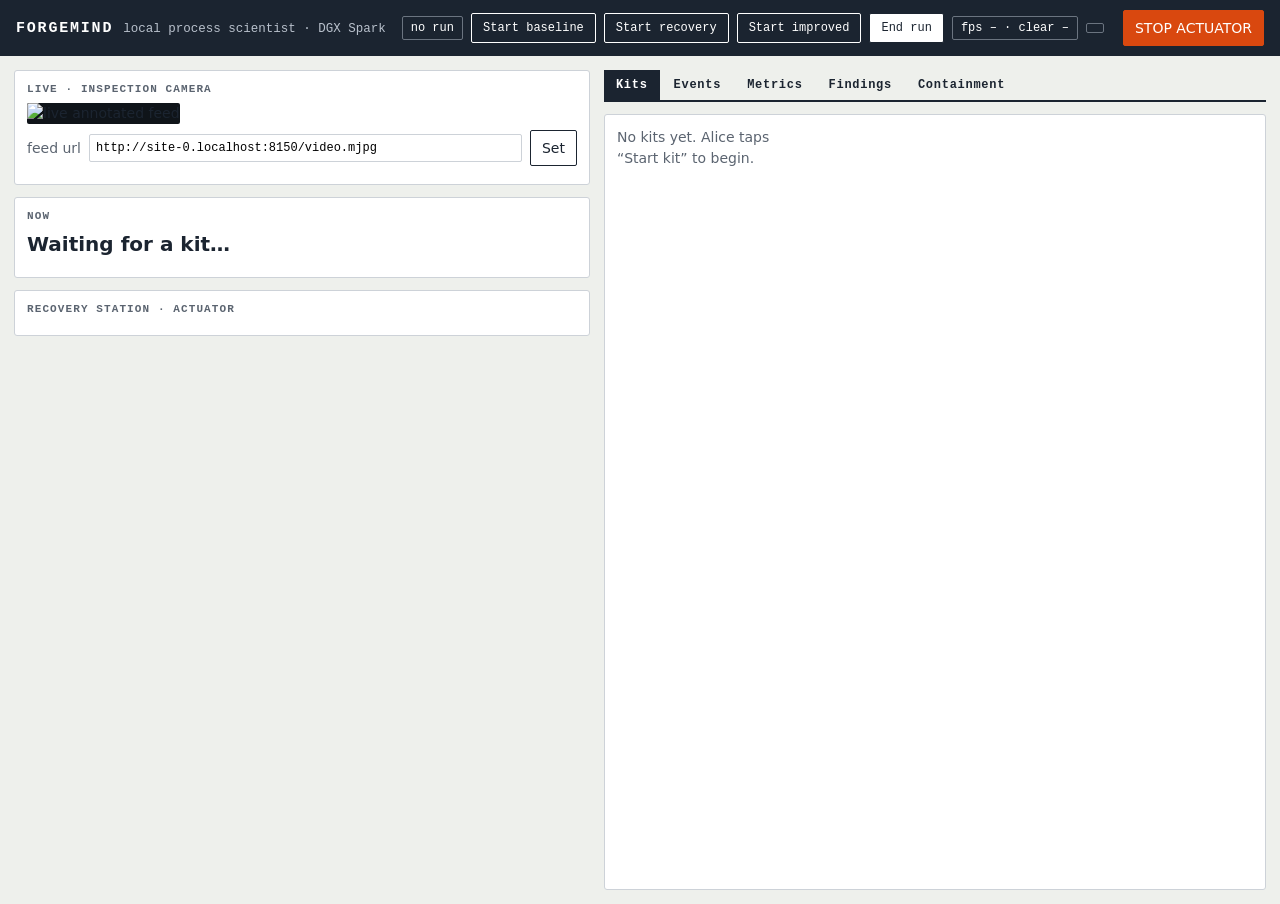
==== services/core/static/dashboard.html @ d0971502 "ForgeMind scaffold + Part 2 (core) hardening Initial commit of the five-part hackathon scaffold (per" ====
<!doctype html>
<html lang="en">
<head>
<meta charset="utf-8">
<meta name="viewport" content="width=device-width, initial-scale=1">
<title>ForgeMind — process console</title>
<style>
  :root{
    --paper:#EEF0EC; --card:#FFFFFF; --ink:#1B2430; --muted:#5B6470; --line:#CDD2D8;
    --hold:#D9480F; --ok:#2B8A3E; --wait:#E8A317; --info:#1C5D99; --deny:#7A1F1F;
    --mono:ui-monospace,"SF Mono",Menlo,Consolas,monospace; --sans:system-ui,"Segoe UI",Roboto,sans-serif;
  }
  *{box-sizing:border-box} html,body{height:100%} body{margin:0;background:var(--paper);color:var(--ink);font:14px/1.45 var(--sans)}
  header{display:grid;grid-template-columns:auto 1fr auto;gap:16px;align-items:center;padding:10px 16px;background:var(--ink);color:#fff}
  header h1{margin:0;font:700 15px/1 var(--mono);letter-spacing:.12em} header h1 small{font-weight:400;letter-spacing:0;color:#B9C1CC;margin-left:10px}
  .runbar{display:flex;gap:8px;align-items:center;flex-wrap:wrap;font:12px var(--mono)}
  .runbar .pill{padding:4px 8px;border:1px solid #6B7480;border-radius:2px} .pill.on{border-color:#fff;background:#fff;color:var(--ink)}
  button{font:inherit;padding:7px 11px;border:1px solid var(--ink);background:#fff;color:var(--ink);cursor:pointer;border-radius:2px}
  button:hover{background:#F6F7F5} button.dark{background:var(--ink);color:#fff;border-color:#fff} button.hold{background:var(--hold);border-color:var(--hold);color:#fff}
  button:focus-visible{outline:3px solid var(--wait);outline-offset:2px}
  main{display:grid;grid-template-columns:minmax(380px,46%) 1fr;gap:14px;padding:14px;height:calc(100% - 52px)}
  .col{display:flex;flex-direction:column;gap:12px;min-height:0}
  .card{background:var(--card);border:1px solid var(--line);border-radius:3px;padding:12px}
  .card h2{margin:0 0 8px;font:600 11px var(--mono);letter-spacing:.1em;text-transform:uppercase;color:var(--muted)}
  #feed{width:100%;background:#0F1419;aspect-ratio:16/9;object-fit:contain;border-radius:2px}
  .kv{display:grid;grid-template-columns:auto 1fr;gap:2px 12px;font:13px var(--mono)} .kv b{color:var(--muted);font-weight:500}
  .now{font-size:20px;font-weight:700;margin:4px 0 6px} .now.hold{color:var(--hold)} .now.ok{color:var(--ok)} .now.wait{color:var(--wait)}
  .tabs{display:flex;gap:2px;border-bottom:2px solid var(--ink)} .tabs button{border:none;border-radius:0;background:transparent;padding:8px 12px;font:600 12px var(--mono);letter-spacing:.06em}
  .tabs button.on{background:var(--ink);color:#fff} .panel{display:none;overflow:auto;min-height:0;flex:1} .panel.on{display:block}
  /* kit tickets — the traveler card each kit carries down the line */
  .tickets{display:grid;grid-template-columns:repeat(auto-fill,minmax(150px,1fr));gap:8px}
  .ticket{border:1px solid var(--line);border-left:6px solid var(--muted);background:#fff;padding:8px 10px;font:12px var(--mono);border-radius:2px}
  .ticket .id{font-weight:700;font-size:13px} .ticket .st{margin:2px 0;font-weight:600}
  .ticket.RELEASED,.ticket.QC_PASS,.ticket.AT_ASSEMBLY,.ticket.ASSEMBLED{border-left-color:var(--ok)}
  .ticket.HELD,.ticket.HUMAN_REVIEW,.ticket.QC_FAIL{border-left-color:var(--hold)}
  .ticket.RECOVERY_PROPOSED,.ticket.RECOVERING,.ticket.REVERIFYING{border-left-color:var(--wait)}
  .ticket .parts{color:var(--muted)}
  table{width:100%;border-collapse:collapse;font:12px var(--mono)} th,td{padding:5px 6px;border-bottom:1px solid var(--line);text-align:left;vertical-align:top}
  th{color:var(--muted);font-weight:600;position:sticky;top:0;background:#fff}
  .ev.HELD td,.ev.RECOVERY_DENIED td,.ev.HUMAN_REVIEW_REQUESTED td,.ev.RECOVERY_FAILED td,.ev.ROBOT_ERROR td{color:var(--hold)}
  .ev.KIT_RELEASED td,.ev.RECOVERY_VERIFIED td,.ev.QC_APPROVED td{color:var(--ok)}
  .ev.POLICY_DENIED td{color:var(--deny);font-weight:600}
  .hyp{border:1px solid var(--line);border-radius:3px;padding:10px 12px;margin:8px 0;background:#fff}
  .hyp h3{margin:0 0 4px;font:600 14px var(--sans)} .hyp .conf{height:6px;background:#E5E8EC;border-radius:3px;margin:6px 0} .hyp .conf i{display:block;height:100%;background:var(--info);border-radius:3px}
  .hyp .ids{font:11px var(--mono);color:var(--muted)} .row{display:flex;gap:8px;align-items:center;flex-wrap:wrap;margin:6px 0}
  select,input{font:inherit;padding:6px;border:1px solid var(--line);border-radius:2px;background:#fff}
  .stamp{font:700 11px var(--mono);letter-spacing:.1em;color:var(--deny);border:2px solid var(--deny);padding:2px 6px;display:inline-block;transform:rotate(-2deg)}
  .muted{color:var(--muted)} .cmp td.pos{color:var(--ok)} .cmp td.neg{color:var(--hold)}
  @media (max-width:900px){main{grid-template-columns:1fr;height:auto}}
  @media (prefers-reduced-motion:no-preference){.ticket{transition:border-color .3s}}
</style>
</head>
<body>
<header>
  <h1>FORGEMIND<small>local process scientist · DGX Spark</small></h1>
  <div class="runbar">
    <span class="pill" id="runpill">no run</span>
    <button class="dark" onclick="startRun('baseline')">Start baseline</button>
    <button class="dark" onclick="startRun('recovery')">Start recovery</button>
    <button class="dark" onclick="startRun('improved')">Start improved</button>
    <button onclick="endRun()">End run</button>
    <span class="pill" id="tele">fps – · clear –</span>
    <span class="pill" id="models"></span>
  </div>
  <button class="hold" onclick="estop()">STOP ACTUATOR</button>
</header>
<main>
  <section class="col">
    <div class="card">
      <h2>Live · inspection camera</h2>
      <img id="feed" alt="live annotated feed">
      <div class="row"><span class="muted">feed url</span><input id="feedurl" style="flex:1;font:12px var(--mono)"><button onclick="setFeed()">Set</button></div>
    </div>
    <div class="card">
      <h2>Now</h2>
      <div id="now" class="now">Waiting for a kit…</div>
      <div class="kv" id="nowkv"></div>
    </div>
    <div class="card">
      <h2>Recovery station · actuator</h2>
      <div class="kv" id="robot"></div>
    </div>
  </section>
  <section class="col">
    <div class="tabs">
      <button class="on" data-t="kits">Kits</button><button data-t="events">Events</button><button data-t="metrics">Metrics</button>
      <button data-t="analysis">Findings</button><button data-t="contain">Containment</button>
    </div>
    <div class="panel on card" id="p-kits"><div class="tickets" id="tickets"><span class="muted">No kits yet. Alice taps “Start kit” to begin.</span></div></div>
    <div class="panel card" id="p-events"><table><thead><tr><th>#</th><th>t</th><th>event</th><th>kit</th><th>detail</th><th>src</th></tr></thead><tbody id="evbody"></tbody></table></div>
    <div class="panel card" id="p-metrics">
      <div class="row"><select id="mrun"></select><button onclick="loadMetrics()">Load</button>
        <span class="muted">compare</span><select id="mbefore"></select><span>→</span><select id="mafter"></select><button onclick="loadCompare()">Compare</button></div>
      <table><tbody id="mbody"></tbody></table>
      <h2 style="margin-top:14px">Before → After</h2>
      <table class="cmp"><thead><tr><th>metric</th><th>before</th><th>after</th><th>Δ</th></tr></thead><tbody id="cbody"></tbody></table>
      <div id="ir" class="muted"></div>
    </div>
    <div class="panel card" id="p-analysis">
      <div class="row"><select id="arun"></select>
        <button class="dark" onclick="genHyp()">Generate hypotheses</button><button onclick="genExp()">Propose experiment</button>
        <span class="muted">verify</span><select id="vbefore"></select><span>→</span><select id="vafter"></select><button onclick="verify()">Verify</button>
        <span id="abusy" class="muted"></span></div>
      <div id="hyps"><span class="muted">Generate hypotheses after a run has ended.</span></div>
      <div id="exp"></div><div id="ver"></div>
    </div>
    <div class="panel card" id="p-contain">
      <p class="muted" style="margin:0 0 8px">Attempts by the sandboxed analyst that OpenShell policy blocked. The agent can read and think; only the deterministic governor can move anything.</p>
      <table><thead><tr><th>t</th><th>agent</th><th>attempted</th><th>result</th></tr></thead><tbody id="denybody"><tr><td colspan=4 class="muted">No denials logged yet.</td></tr></tbody></table>
    </div>
  </section>
</main>
<script>
const $=s=>document.querySelector(s); const host=location.hostname||'localhost';
const feedDefault=`http://${host}:8150/video.mjpg`; $('#feedurl').value=localStorage.feed||feedDefault; setFeed();
function setFeed(){ localStorage.feed=$('#feedurl').value; $('#feed').src=$('#feedurl').value; }
let run={run_id:null,mode:null}, kits={}, events=[], runs=[];
const fmtT=ts=>new Date(ts*1000).toLocaleTimeString([], {hour12:false});
const short=p=>{ if(!p) return ''; const o={}; for(const k of ['missing','extra','confidence','reasons','action','part','count','escape','reinspection','proposal','error','reason','summary','change','attempted','detail','result','adapter'])
  if(p[k]!==undefined && p[k]!==null && !(typeof p[k]==='object' && !Object.keys(p[k]).length)) o[k]=(k==='proposal')?p[k].action+' '+(p[k].part||''):p[k];
  return Object.entries(o).map(([k,v])=>`${k}=${typeof v==='object'?JSON.stringify(v):v}`).join(' ').slice(0,140); };
document.querySelectorAll('.tabs button').forEach(b=>b.onclick=()=>{ document.querySelectorAll('.tabs button').forEach(x=>x.classList.remove('on')); b.classList.add('on');
  document.querySelectorAll('.panel').forEach(p=>p.classList.remove('on')); $('#p-'+b.dataset.t).classList.add('on'); });
function renderRun(){ $('#runpill').textContent = run.run_id? `${run.run_id} · ${run.mode}` : 'no run'; $('#runpill').classList.toggle('on',!!run.run_id); }
function renderKits(){ const t=$('#tickets'); const ks=Object.values(kits).sort((a,b)=>a.kit_id.localeCompare(b.kit_id)); if(!ks.length) return;
  t.innerHTML = ks.map(k=>`<div class="ticket ${k.state}"><div class="id">${k.kit_id}</div><div class="st">${k.state.replace(/_/g,' ')}</div>
   <div class="parts">${k.detected&&Object.keys(k.detected).length? `B${k.detected.red_body||0} W${k.detected.black_wheel||0} R${k.detected.blue_roof||0}` : '—'}${Object.keys(k.missing||{}).length? ' · missing '+Object.keys(k.missing).join(','):''}</div>
   <div class="parts">conf ${k.confidence?(k.confidence*100).toFixed(0)+'%':'–'}${k.retry_count?' · retry '+k.retry_count:''}</div></div>`).join(''); }
function renderEvents(){ const tb=$('#evbody'); tb.innerHTML = events.slice(-300).reverse().map(e=>`<tr class="ev ${e.event}"><td>${e.id}</td><td>${fmtT(e.ts)}</td><td>${e.event}</td><td>${e.kit_id||''}</td><td>${short(e.payload)}</td><td class="muted">${e.source}</td></tr>`).join('');
  const den=events.filter(e=>e.event==='POLICY_DENIED'); if(den.length) $('#denybody').innerHTML=den.reverse().map(e=>`<tr><td>${fmtT(e.ts)}</td><td>${e.payload.agent||''}</td><td>${e.payload.attempted||''}</td><td><span class="stamp">DENIED</span> <span class="muted">${(e.payload.detail||'').slice(0,90)}</span></td></tr>`).join(''); }
function renderNow(){ const ks=Object.values(kits); const active = ks.filter(k=>['ARRIVED','HELD','RECOVERY_PROPOSED','RECOVERING','REVERIFYING','HUMAN_REVIEW'].includes(k.state)).sort((a,b)=>b.kit_id.localeCompare(a.kit_id))[0]
   || ks.filter(k=>k.state==='RELEASED').sort((a,b)=>b.kit_id.localeCompare(a.kit_id))[0];
  const n=$('#now'), kv=$('#nowkv'); if(!active){ n.textContent='Waiting for a kit…'; n.className='now'; kv.innerHTML=''; return; }
  const miss=Object.entries(active.missing||{}).map(([p,q])=>`${q} ${p.replace('_',' ')}`).join(', ');
  const cls = ['HELD','HUMAN_REVIEW'].includes(active.state)?'hold': active.state==='RELEASED'?'ok':'wait';
  const msg = {ARRIVED:`${active.kit_id} arrived — counting`, HELD:`${active.kit_id} is incomplete — held`, RECOVERY_PROPOSED:`${active.kit_id}: recovery proposed, governor checking`,
    RECOVERING:`${active.kit_id}: recovery in progress`, REVERIFYING:`${active.kit_id}: verifying correction`, HUMAN_REVIEW:`${active.kit_id}: needs a human`, RELEASED:`${active.kit_id} cleared for assembly`}[active.state]||active.state;
  n.textContent=msg; n.className='now '+cls;
  const d=active.detected||{}; kv.innerHTML=`<b>body</b><span>${d.red_body??'–'} of 1</span><b>wheels</b><span>${d.black_wheel??'–'} of 2</span><b>roof</b><span>${d.blue_roof??'–'} of 1</span><b>missing</b><span>${miss||'none'}</span><b>confidence</b><span>${active.confidence?(active.confidence*100).toFixed(0)+'%':'–'}</span>`; }
function renderRobot(r){ $('#robot').innerHTML=`<b>state</b><span>${r.state||'?'}</span><b>adapter</b><span>${r.adapter||'?'}</span><b>instruction</b><span>${r.instruction||'—'}</span><b>last</b><span>${r.last_action? (r.last_action.part+' → '+r.last_action.result+' ('+(r.last_action.seconds||'?')+'s)') : '—'}</span>`; }
async function refreshRuns(){ runs = await (await fetch('/runs')).json(); const opts = runs.map(r=>`<option value="${r.run_id}">${r.run_id}</option>`).join('');
  for(const id of ['mrun','mbefore','mafter','arun','vbefore','vafter']){ const s=$('#'+id); const cur=s.value; s.innerHTML=opts; if([...s.options].some(o=>o.value===cur)) s.value=cur; } }
async function refreshState(){ try{ const s=await (await fetch('/state')).json(); run=s.run; renderRun(); renderRobot(s.robot||{}); $('#tele').textContent=`fps ${s.telemetry.fps??'–'} · clear ${s.telemetry.workspace_clear} · queue ${JSON.stringify(s.telemetry.queue||{})}`; $('#models').textContent=`planner ${s.planner} · ${s.llm_model}${s.fast_model!==s.llm_model?' + '+s.fast_model:''}`; }catch(e){} }
function connect(){ const ws=new WebSocket(`ws://${location.host}/ws`); ws.onmessage=m=>{ const d=JSON.parse(m.data);
  if(d.type==='snapshot'){ run=d.run; kits={}; d.kits.forEach(k=>kits[k.kit_id]=k); events=d.events; renderRun(); renderKits(); renderEvents(); renderNow(); }
  else if(d.type==='event'){ if(d.event.run_id!==run.run_id && d.event.event==='RUN_STARTED'){ run={run_id:d.event.run_id,mode:d.event.payload.mode}; kits={}; events=[]; renderRun(); refreshRuns(); }
    events.push(d.event); if(d.kit) kits[d.kit.kit_id]=d.kit; renderKits(); renderEvents(); renderNow(); }
  else if(d.type==='telemetry'){ $('#tele').textContent=`fps ${d.telemetry.fps??'–'} · clear ${d.telemetry.workspace_clear} · queue ${JSON.stringify(d.telemetry.queue||{})}`; } };
  ws.onclose=()=>setTimeout(connect,1500); }
async function startRun(mode){ await fetch('/runs/start',{method:'POST',headers:{'Content-Type':'application/json'},body:JSON.stringify({mode})}); await refreshRuns(); await refreshState(); }
async function endRun(){ const r=await fetch('/runs/end',{method:'POST'}); const j=await r.json(); if(r.ok){ alert(`Run ended: ${j.ended}\n${JSON.stringify(j.metrics,null,1)}`); } await refreshRuns(); await refreshState(); }
async function estop(){ await fetch('/robot/stop',{method:'POST'}); refreshState(); }
async function loadMetrics(){ const id=$('#mrun').value; if(!id) return; const m=await (await fetch('/metrics/'+id)).json(); $('#mbody').innerHTML=Object.entries(m).map(([k,v])=>`<tr><td>${k}</td><td>${typeof v==='object'?JSON.stringify(v):v??'–'}</td></tr>`).join(''); }
async function loadCompare(){ const c=await (await fetch(`/metrics/compare/?before=${$('#mbefore').value}&after=${$('#mafter').value}`)).json();
  const good=new Set(['correct_products','verified_recoveries','throughput_per_min']); $('#cbody').innerHTML=c.rows.map(r=>{ const cls=r.delta==null?'':(good.has(r.metric)? (r.delta>0?'pos':r.delta<0?'neg':'') : (r.delta<0?'pos':r.delta>0?'neg':'')); return `<tr><td>${r.metric}</td><td>${r.before??'–'}</td><td>${r.after??'–'}</td><td class="${cls}">${r.delta??'–'}</td></tr>`; }).join('');
  $('#ir').textContent = c.intervention_reduction!=null? `Intervention reduction: ${(c.intervention_reduction*100).toFixed(0)}% fewer actuator interventions after the process change.` : ''; }
function renderAnalysis(a){ const hs=a.hypotheses; $('#hyps').innerHTML = hs? `<p><b>${hs.summary||''}</b></p>`+hs.hypotheses.map(h=>`<div class="hyp"><h3>${h.id} · ${h.title} <span class="muted" style="font-weight:400">· ${h.status}</span></h3><div>${h.explanation}</div><div class="conf"><i style="width:${Math.round(h.confidence*100)}%"></i></div><div class="ids">confidence ${(h.confidence*100).toFixed(0)}% · supports #${h.supporting_event_ids.join(', #')||'—'} · contradicts #${h.contradicting_event_ids.join(', #')||'—'}</div></div>`).join('') : '<span class="muted">No hypotheses yet.</span>';
  const e=a.experiment; $('#exp').innerHTML = e? `<div class="hyp" style="border-left:6px solid var(--info)"><h3>Recommended experiment</h3><div><b>Change:</b> ${e.change}</div><div><b>Keep unchanged:</b> ${(e.keep_unchanged||[]).join('; ')}</div><div><b>Why:</b> ${e.reason}</div><div><b>Tests:</b> ${e.tests_hypothesis_id} · <b>Expect:</b> ${e.expected_observation} · <b>Watch:</b> ${e.metric_to_watch}</div></div>` : '';
  const v=a.verification; $('#ver').innerHTML = v? `<div class="hyp" style="border-left:6px solid var(--ok)"><h3>Verification ${v.before} → ${v.after}</h3>`+v.verdicts.map(x=>`<div><b>${x.hypothesis_id}: ${x.verdict.toUpperCase()}</b> — ${x.explanation}</div>`).join('')+`</div>` : ''; }
async function loadAnalysis(){ const id=$('#arun').value; if(!id) return; renderAnalysis(await (await fetch('/analysis/'+id)).json()); }
async function genHyp(){ $('#abusy').textContent='thinking…'; const id=$('#arun').value; const r=await fetch('/analysis/hypotheses/'+id,{method:'POST'}); $('#abusy').textContent=r.ok?'':'error: '+await r.text(); loadAnalysis(); }
async function genExp(){ $('#abusy').textContent='planning…'; const id=$('#arun').value; const r=await fetch('/analysis/experiment/'+id,{method:'POST'}); $('#abusy').textContent=r.ok?'':'error: '+await r.text(); loadAnalysis(); }
async function verify(){ $('#abusy').textContent='verifying…'; const r=await fetch('/analysis/verify',{method:'POST',headers:{'Content-Type':'application/json'},body:JSON.stringify({before:$('#vbefore').value,after:$('#vafter').value})}); $('#abusy').textContent=r.ok?'':'error: '+await r.text(); $('#arun').value=$('#vafter').value; loadAnalysis(); }
$('#arun').onchange=loadAnalysis;
connect(); refreshRuns(); refreshState(); setInterval(refreshState,3000);
</script>
</body>
</html>
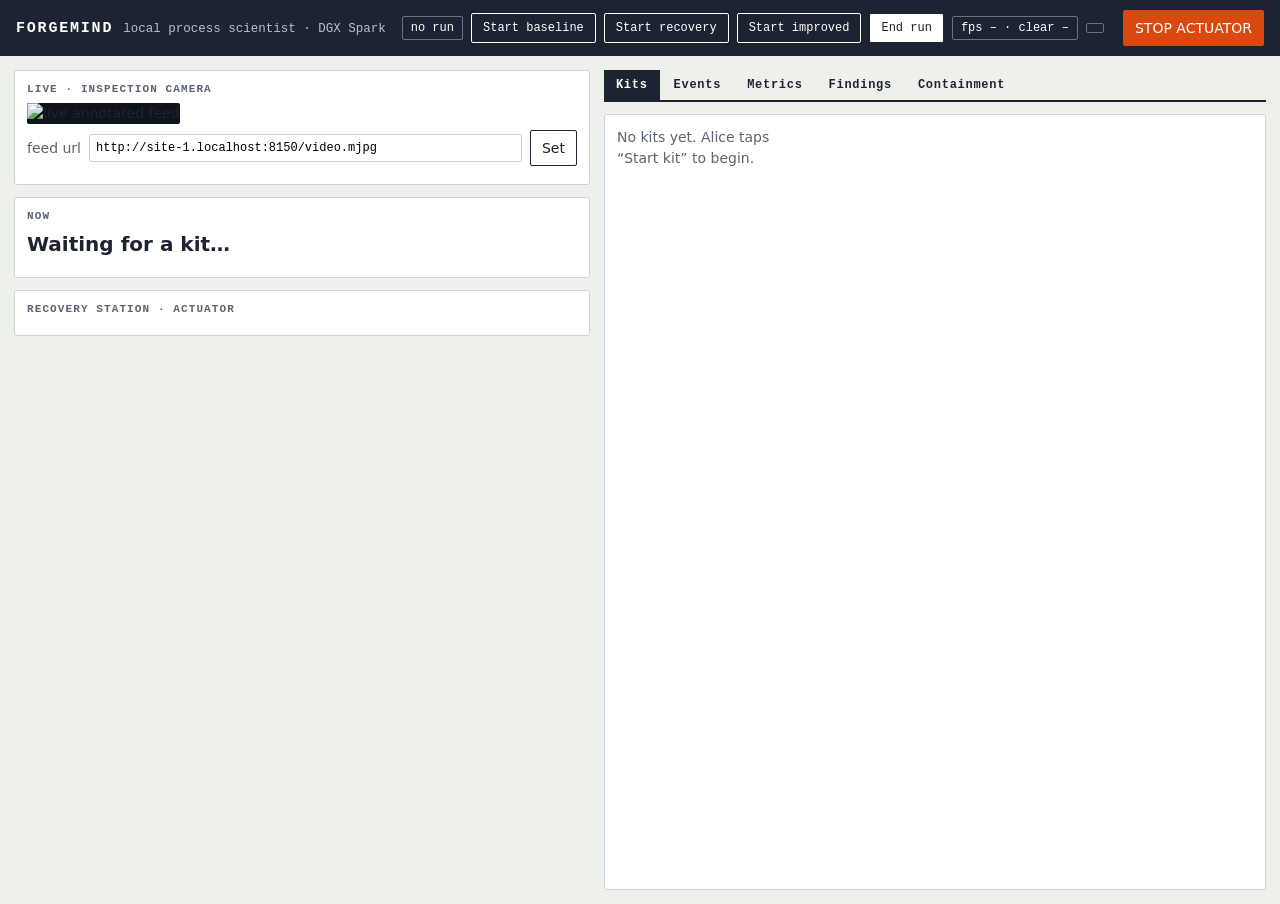
==== commit fd0ca8aa: "P2: close the static-review findings and make core deployable on the GN100 Each item was reproduced " ====
--- a/services/core/static/dashboard.html
+++ b/services/core/static/dashboard.html
@@ -112,6 +112,12 @@
 </main>
 <script>
 const $=s=>document.querySelector(s); const host=location.hostname||'localhost';
+// Shared token, only needed when core runs with FORGE_TOKEN set. Open the dashboard once
+// as /dashboard?token=... and it is remembered in this browser.
+const _tok = new URLSearchParams(location.search).get('token'); if(_tok) localStorage.forgeToken=_tok;
+const post = (url, body) => fetch(url, {method:'POST',
+  headers:{'Content-Type':'application/json', ...(localStorage.forgeToken?{'X-Forge-Token':localStorage.forgeToken}:{})},
+  ...(body!==undefined?{body:JSON.stringify(body)}:{})});
 const feedDefault=`http://${host}:8150/video.mjpg`; $('#feedurl').value=localStorage.feed||feedDefault; setFeed();
 function setFeed(){ localStorage.feed=$('#feedurl').value; $('#feed').src=$('#feedurl').value; }
 let run={run_id:null,mode:null}, kits={}, events=[], runs=[];
@@ -147,9 +153,9 @@
     events.push(d.event); if(d.kit) kits[d.kit.kit_id]=d.kit; renderKits(); renderEvents(); renderNow(); }
   else if(d.type==='telemetry'){ $('#tele').textContent=`fps ${d.telemetry.fps??'–'} · clear ${d.telemetry.workspace_clear} · queue ${JSON.stringify(d.telemetry.queue||{})}`; } };
   ws.onclose=()=>setTimeout(connect,1500); }
-async function startRun(mode){ await fetch('/runs/start',{method:'POST',headers:{'Content-Type':'application/json'},body:JSON.stringify({mode})}); await refreshRuns(); await refreshState(); }
-async function endRun(){ const r=await fetch('/runs/end',{method:'POST'}); const j=await r.json(); if(r.ok){ alert(`Run ended: ${j.ended}\n${JSON.stringify(j.metrics,null,1)}`); } await refreshRuns(); await refreshState(); }
-async function estop(){ await fetch('/robot/stop',{method:'POST'}); refreshState(); }
+async function startRun(mode){ await post('/runs/start',{mode}); await refreshRuns(); await refreshState(); }
+async function endRun(){ const r=await post('/runs/end'); const j=await r.json(); if(r.ok){ alert(`Run ended: ${j.ended}\n${JSON.stringify(j.metrics,null,1)}`); } await refreshRuns(); await refreshState(); }
+async function estop(){ await post('/robot/stop'); refreshState(); }
 async function loadMetrics(){ const id=$('#mrun').value; if(!id) return; const m=await (await fetch('/metrics/'+id)).json(); $('#mbody').innerHTML=Object.entries(m).map(([k,v])=>`<tr><td>${k}</td><td>${typeof v==='object'?JSON.stringify(v):v??'–'}</td></tr>`).join(''); }
 async function loadCompare(){ const c=await (await fetch(`/metrics/compare/?before=${$('#mbefore').value}&after=${$('#mafter').value}`)).json();
   const good=new Set(['correct_products','verified_recoveries','throughput_per_min']); $('#cbody').innerHTML=c.rows.map(r=>{ const cls=r.delta==null?'':(good.has(r.metric)? (r.delta>0?'pos':r.delta<0?'neg':'') : (r.delta<0?'pos':r.delta>0?'neg':'')); return `<tr><td>${r.metric}</td><td>${r.before??'–'}</td><td>${r.after??'–'}</td><td class="${cls}">${r.delta??'–'}</td></tr>`; }).join('');
@@ -158,9 +164,9 @@
   const e=a.experiment; $('#exp').innerHTML = e? `<div class="hyp" style="border-left:6px solid var(--info)"><h3>Recommended experiment</h3><div><b>Change:</b> ${e.change}</div><div><b>Keep unchanged:</b> ${(e.keep_unchanged||[]).join('; ')}</div><div><b>Why:</b> ${e.reason}</div><div><b>Tests:</b> ${e.tests_hypothesis_id} · <b>Expect:</b> ${e.expected_observation} · <b>Watch:</b> ${e.metric_to_watch}</div></div>` : '';
   const v=a.verification; $('#ver').innerHTML = v? `<div class="hyp" style="border-left:6px solid var(--ok)"><h3>Verification ${v.before} → ${v.after}</h3>`+v.verdicts.map(x=>`<div><b>${x.hypothesis_id}: ${x.verdict.toUpperCase()}</b> — ${x.explanation}</div>`).join('')+`</div>` : ''; }
 async function loadAnalysis(){ const id=$('#arun').value; if(!id) return; renderAnalysis(await (await fetch('/analysis/'+id)).json()); }
-async function genHyp(){ $('#abusy').textContent='thinking…'; const id=$('#arun').value; const r=await fetch('/analysis/hypotheses/'+id,{method:'POST'}); $('#abusy').textContent=r.ok?'':'error: '+await r.text(); loadAnalysis(); }
-async function genExp(){ $('#abusy').textContent='planning…'; const id=$('#arun').value; const r=await fetch('/analysis/experiment/'+id,{method:'POST'}); $('#abusy').textContent=r.ok?'':'error: '+await r.text(); loadAnalysis(); }
-async function verify(){ $('#abusy').textContent='verifying…'; const r=await fetch('/analysis/verify',{method:'POST',headers:{'Content-Type':'application/json'},body:JSON.stringify({before:$('#vbefore').value,after:$('#vafter').value})}); $('#abusy').textContent=r.ok?'':'error: '+await r.text(); $('#arun').value=$('#vafter').value; loadAnalysis(); }
+async function genHyp(){ $('#abusy').textContent='thinking…'; const id=$('#arun').value; const r=await post('/analysis/hypotheses/'+id); $('#abusy').textContent=r.ok?'':'error: '+await r.text(); loadAnalysis(); }
+async function genExp(){ $('#abusy').textContent='planning…'; const id=$('#arun').value; const r=await post('/analysis/experiment/'+id); $('#abusy').textContent=r.ok?'':'error: '+await r.text(); loadAnalysis(); }
+async function verify(){ $('#abusy').textContent='verifying…'; const r=await post('/analysis/verify',{before:$('#vbefore').value,after:$('#vafter').value}); $('#abusy').textContent=r.ok?'':'error: '+await r.text(); $('#arun').value=$('#vafter').value; loadAnalysis(); }
 $('#arun').onchange=loadAnalysis;
 connect(); refreshRuns(); refreshState(); setInterval(refreshState,3000);
 </script>
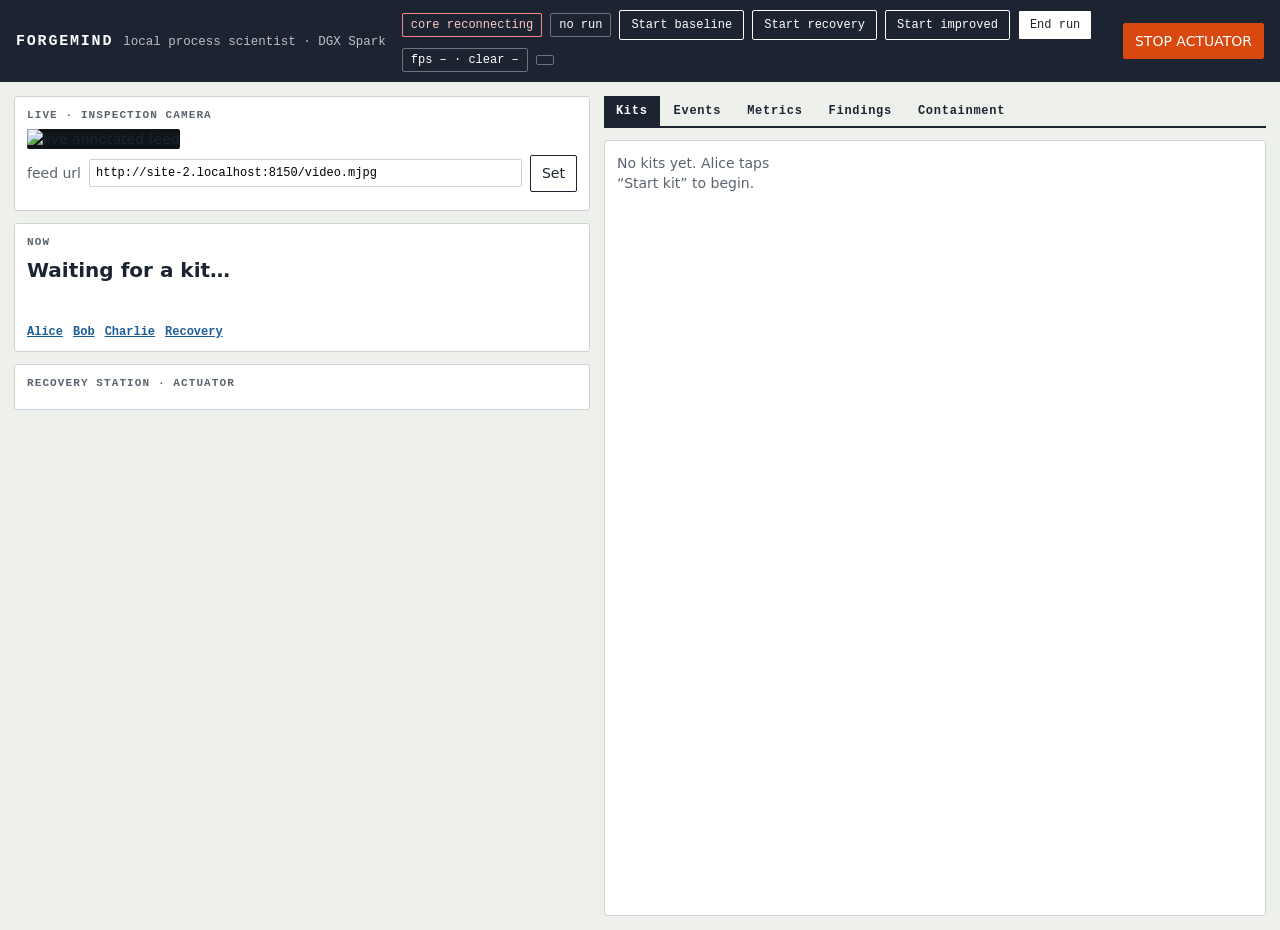
==== commit 85e39fa1: "feat(p5): finish product and submission experience" ====
--- a/services/core/static/dashboard.html
+++ b/services/core/static/dashboard.html
@@ -15,6 +15,7 @@
   header h1{margin:0;font:700 15px/1 var(--mono);letter-spacing:.12em} header h1 small{font-weight:400;letter-spacing:0;color:#B9C1CC;margin-left:10px}
   .runbar{display:flex;gap:8px;align-items:center;flex-wrap:wrap;font:12px var(--mono)}
   .runbar .pill{padding:4px 8px;border:1px solid #6B7480;border-radius:2px} .pill.on{border-color:#fff;background:#fff;color:var(--ink)}
+  .pill.good{border-color:#75B798;color:#B7F7D1}.pill.bad{border-color:#FF8787;color:#FFC9C9}
   button{font:inherit;padding:7px 11px;border:1px solid var(--ink);background:#fff;color:var(--ink);cursor:pointer;border-radius:2px}
   button:hover{background:#F6F7F5} button.dark{background:var(--ink);color:#fff;border-color:#fff} button.hold{background:var(--hold);border-color:var(--hold);color:#fff}
   button:focus-visible{outline:3px solid var(--wait);outline-offset:2px}
@@ -46,6 +47,8 @@
   select,input{font:inherit;padding:6px;border:1px solid var(--line);border-radius:2px;background:#fff}
   .stamp{font:700 11px var(--mono);letter-spacing:.1em;color:var(--deny);border:2px solid var(--deny);padding:2px 6px;display:inline-block;transform:rotate(-2deg)}
   .muted{color:var(--muted)} .cmp td.pos{color:var(--ok)} .cmp td.neg{color:var(--hold)}
+  .stationbar{display:flex;gap:10px;flex-wrap:wrap;margin-top:8px}.stationbar a{color:var(--info);font:600 12px var(--mono)}
+  #notice{min-height:20px;font:12px var(--mono);color:var(--hold);margin-top:6px}
   @media (max-width:900px){main{grid-template-columns:1fr;height:auto}}
   @media (prefers-reduced-motion:no-preference){.ticket{transition:border-color .3s}}
 </style>
@@ -54,6 +57,7 @@
 <header>
   <h1>FORGEMIND<small>local process scientist · DGX Spark</small></h1>
   <div class="runbar">
+    <span class="pill" id="coreconn">core connecting</span>
     <span class="pill" id="runpill">no run</span>
     <button class="dark" onclick="startRun('baseline')">Start baseline</button>
     <button class="dark" onclick="startRun('recovery')">Start recovery</button>
@@ -75,6 +79,8 @@
       <h2>Now</h2>
       <div id="now" class="now">Waiting for a kit…</div>
       <div class="kv" id="nowkv"></div>
+      <div id="notice" role="status" aria-live="polite"></div>
+      <nav class="stationbar" aria-label="Station screens"><a href="/station/alice">Alice</a><a href="/station/bob">Bob</a><a href="/station/charlie">Charlie</a><a href="/station/recovery">Recovery</a></nav>
     </div>
     <div class="card">
       <h2>Recovery station · actuator</h2>
@@ -99,13 +105,14 @@
     <div class="panel card" id="p-analysis">
       <div class="row"><select id="arun"></select>
         <button class="dark" onclick="genHyp()">Generate hypotheses</button><button onclick="genExp()">Propose experiment</button>
+        <button onclick="loadOpenData()">AI4I open data</button>
         <span class="muted">verify</span><select id="vbefore"></select><span>→</span><select id="vafter"></select><button onclick="verify()">Verify</button>
         <span id="abusy" class="muted"></span></div>
       <div id="hyps"><span class="muted">Generate hypotheses after a run has ended.</span></div>
-      <div id="exp"></div><div id="ver"></div>
+      <div id="exp"></div><div id="ver"></div><div id="openData"></div>
     </div>
     <div class="panel card" id="p-contain">
-      <p class="muted" style="margin:0 0 8px">Attempts by the sandboxed analyst that OpenShell policy blocked. The agent can read and think; only the deterministic governor can move anything.</p>
+      <p class="muted" style="margin:0 0 8px">Reported policy-denial events. A row is evidence only after the team verifies the attempted action had no side effect. The current host-agent fallback is not an OpenShell containment claim.</p>
       <table><thead><tr><th>t</th><th>agent</th><th>attempted</th><th>result</th></tr></thead><tbody id="denybody"><tr><td colspan=4 class="muted">No denials logged yet.</td></tr></tbody></table>
     </div>
   </section>
@@ -118,6 +125,8 @@
 const post = (url, body) => fetch(url, {method:'POST',
   headers:{'Content-Type':'application/json', ...(localStorage.forgeToken?{'X-Forge-Token':localStorage.forgeToken}:{})},
   ...(body!==undefined?{body:JSON.stringify(body)}:{})});
+const setConn=(text,ok)=>{ const e=$('#coreconn'); e.textContent=text; e.className='pill '+(ok?'good':'bad'); };
+const notice=text=>{ $('#notice').textContent=text||''; };
 const feedDefault=`http://${host}:8150/video.mjpg`; $('#feedurl').value=localStorage.feed||feedDefault; setFeed();
 function setFeed(){ localStorage.feed=$('#feedurl').value; $('#feed').src=$('#feedurl').value; }
 let run={run_id:null,mode:null}, kits={}, events=[], runs=[];
@@ -146,24 +155,29 @@
 function renderRobot(r){ $('#robot').innerHTML=`<b>state</b><span>${r.state||'?'}</span><b>adapter</b><span>${r.adapter||'?'}</span><b>instruction</b><span>${r.instruction||'—'}</span><b>last</b><span>${r.last_action? (r.last_action.part+' → '+r.last_action.result+' ('+(r.last_action.seconds||'?')+'s)') : '—'}</span>`; }
 async function refreshRuns(){ runs = await (await fetch('/runs')).json(); const opts = runs.map(r=>`<option value="${r.run_id}">${r.run_id}</option>`).join('');
   for(const id of ['mrun','mbefore','mafter','arun','vbefore','vafter']){ const s=$('#'+id); const cur=s.value; s.innerHTML=opts; if([...s.options].some(o=>o.value===cur)) s.value=cur; } }
-async function refreshState(){ try{ const s=await (await fetch('/state')).json(); run=s.run; renderRun(); renderRobot(s.robot||{}); $('#tele').textContent=`fps ${s.telemetry.fps??'–'} · clear ${s.telemetry.workspace_clear} · queue ${JSON.stringify(s.telemetry.queue||{})}`; $('#models').textContent=`planner ${s.planner} · ${s.llm_model}${s.fast_model!==s.llm_model?' + '+s.fast_model:''}`; }catch(e){} }
-function connect(){ const ws=new WebSocket(`ws://${location.host}/ws`); ws.onmessage=m=>{ const d=JSON.parse(m.data);
+async function refreshState(){ try{ const r=await fetch('/state'); if(!r.ok) throw new Error(`HTTP ${r.status}`); const s=await r.json(); run=s.run; renderRun(); renderRobot(s.robot||{}); $('#tele').textContent=`fps ${s.telemetry.fps??'–'} · clear ${s.telemetry.workspace_clear} · queue ${JSON.stringify(s.telemetry.queue||{})}`; $('#models').textContent=`planner ${s.planner} · ${s.llm_model}${s.fast_model!==s.llm_model?' + '+s.fast_model:''}`; setConn('core live',true); }catch(e){ setConn('core offline',false); } }
+function connect(){ const scheme=location.protocol==='https:'?'wss':'ws'; const ws=new WebSocket(`${scheme}://${location.host}/ws`); ws.onopen=()=>setConn('core live',true); ws.onmessage=m=>{ const d=JSON.parse(m.data);
   if(d.type==='snapshot'){ run=d.run; kits={}; d.kits.forEach(k=>kits[k.kit_id]=k); events=d.events; renderRun(); renderKits(); renderEvents(); renderNow(); }
   else if(d.type==='event'){ if(d.event.run_id!==run.run_id && d.event.event==='RUN_STARTED'){ run={run_id:d.event.run_id,mode:d.event.payload.mode}; kits={}; events=[]; renderRun(); refreshRuns(); }
     events.push(d.event); if(d.kit) kits[d.kit.kit_id]=d.kit; renderKits(); renderEvents(); renderNow(); }
   else if(d.type==='telemetry'){ $('#tele').textContent=`fps ${d.telemetry.fps??'–'} · clear ${d.telemetry.workspace_clear} · queue ${JSON.stringify(d.telemetry.queue||{})}`; } };
-  ws.onclose=()=>setTimeout(connect,1500); }
-async function startRun(mode){ await post('/runs/start',{mode}); await refreshRuns(); await refreshState(); }
-async function endRun(){ const r=await post('/runs/end'); const j=await r.json(); if(r.ok){ alert(`Run ended: ${j.ended}\n${JSON.stringify(j.metrics,null,1)}`); } await refreshRuns(); await refreshState(); }
-async function estop(){ await post('/robot/stop'); refreshState(); }
+  ws.onclose=()=>{ setConn('core reconnecting',false); setTimeout(connect,1500); }; }
+async function action(url,body){ notice(''); try{ const r=await post(url,body); const data=await r.json().catch(()=>({})); if(!r.ok) throw new Error(data.detail||`HTTP ${r.status}`); return data; }catch(e){ notice(`Action failed: ${e.message}`); return null; } }
+async function startRun(mode){ if(await action('/runs/start',{mode})){ await refreshRuns(); await refreshState(); } }
+async function endRun(){ const j=await action('/runs/end'); if(j){ alert(`Run ended: ${j.ended}\n${JSON.stringify(j.metrics,null,1)}`); await refreshRuns(); await refreshState(); } }
+async function estop(){ if(await action('/robot/stop')) refreshState(); }
 async function loadMetrics(){ const id=$('#mrun').value; if(!id) return; const m=await (await fetch('/metrics/'+id)).json(); $('#mbody').innerHTML=Object.entries(m).map(([k,v])=>`<tr><td>${k}</td><td>${typeof v==='object'?JSON.stringify(v):v??'–'}</td></tr>`).join(''); }
 async function loadCompare(){ const c=await (await fetch(`/metrics/compare/?before=${$('#mbefore').value}&after=${$('#mafter').value}`)).json();
   const good=new Set(['correct_products','verified_recoveries','throughput_per_min']); $('#cbody').innerHTML=c.rows.map(r=>{ const cls=r.delta==null?'':(good.has(r.metric)? (r.delta>0?'pos':r.delta<0?'neg':'') : (r.delta<0?'pos':r.delta>0?'neg':'')); return `<tr><td>${r.metric}</td><td>${r.before??'–'}</td><td>${r.after??'–'}</td><td class="${cls}">${r.delta??'–'}</td></tr>`; }).join('');
   $('#ir').textContent = c.intervention_reduction!=null? `Intervention reduction: ${(c.intervention_reduction*100).toFixed(0)}% fewer actuator interventions after the process change.` : ''; }
 function renderAnalysis(a){ const hs=a.hypotheses; $('#hyps').innerHTML = hs? `<p><b>${hs.summary||''}</b></p>`+hs.hypotheses.map(h=>`<div class="hyp"><h3>${h.id} · ${h.title} <span class="muted" style="font-weight:400">· ${h.status}</span></h3><div>${h.explanation}</div><div class="conf"><i style="width:${Math.round(h.confidence*100)}%"></i></div><div class="ids">confidence ${(h.confidence*100).toFixed(0)}% · supports #${h.supporting_event_ids.join(', #')||'—'} · contradicts #${h.contradicting_event_ids.join(', #')||'—'}</div></div>`).join('') : '<span class="muted">No hypotheses yet.</span>';
   const e=a.experiment; $('#exp').innerHTML = e? `<div class="hyp" style="border-left:6px solid var(--info)"><h3>Recommended experiment</h3><div><b>Change:</b> ${e.change}</div><div><b>Keep unchanged:</b> ${(e.keep_unchanged||[]).join('; ')}</div><div><b>Why:</b> ${e.reason}</div><div><b>Tests:</b> ${e.tests_hypothesis_id} · <b>Expect:</b> ${e.expected_observation} · <b>Watch:</b> ${e.metric_to_watch}</div></div>` : '';
-  const v=a.verification; $('#ver').innerHTML = v? `<div class="hyp" style="border-left:6px solid var(--ok)"><h3>Verification ${v.before} → ${v.after}</h3>`+v.verdicts.map(x=>`<div><b>${x.hypothesis_id}: ${x.verdict.toUpperCase()}</b> — ${x.explanation}</div>`).join('')+`</div>` : ''; }
+  const v=a.verification; $('#ver').innerHTML = v? `<div class="hyp" style="border-left:6px solid var(--ok)"><h3>Verification ${v.before} → ${v.after}</h3>`+v.verdicts.map(x=>`<div><b>${x.hypothesis_id}: ${x.verdict.toUpperCase()}</b> — ${x.explanation}</div>`).join('')+`</div>` : '';
+  const od=a.open_data, stats=od&&od.stats, verdicts=(od&&od.verdicts)||[];
+  $('#openData').innerHTML = od? `<div class="hyp" style="border-left:6px solid var(--wait)"><h3>Open data · ${od.dataset||'AI4I 2020'}</h3><div>${stats&&stats.rows?stats.rows.toLocaleString():'—'} rows · failure rate ${stats&&stats.failure_rate!=null?(stats.failure_rate*100).toFixed(2)+'%':'—'}</div><table><thead><tr><th>hypothesis</th><th>inside</th><th>outside</th><th>lift</th><th>verdict</th></tr></thead><tbody>${verdicts.map(x=>`<tr><td>${x.id}</td><td>${x.failure_rate_inside!=null?(x.failure_rate_inside*100).toFixed(2)+'%':'—'}</td><td>${x.failure_rate_outside!=null?(x.failure_rate_outside*100).toFixed(2)+'%':'—'}</td><td>${x.lift??'—'}</td><td>${(x.verdict||'').replace('_',' ')}</td></tr>`).join('')}</tbody></table></div>` : '';
+}
 async function loadAnalysis(){ const id=$('#arun').value; if(!id) return; renderAnalysis(await (await fetch('/analysis/'+id)).json()); }
+async function loadOpenData(){ renderAnalysis(await (await fetch('/analysis/ai4i_2020')).json()); }
 async function genHyp(){ $('#abusy').textContent='thinking…'; const id=$('#arun').value; const r=await post('/analysis/hypotheses/'+id); $('#abusy').textContent=r.ok?'':'error: '+await r.text(); loadAnalysis(); }
 async function genExp(){ $('#abusy').textContent='planning…'; const id=$('#arun').value; const r=await post('/analysis/experiment/'+id); $('#abusy').textContent=r.ok?'':'error: '+await r.text(); loadAnalysis(); }
 async function verify(){ $('#abusy').textContent='verifying…'; const r=await post('/analysis/verify',{before:$('#vbefore').value,after:$('#vafter').value}); $('#abusy').textContent=r.ok?'':'error: '+await r.text(); $('#arun').value=$('#vafter').value; loadAnalysis(); }
